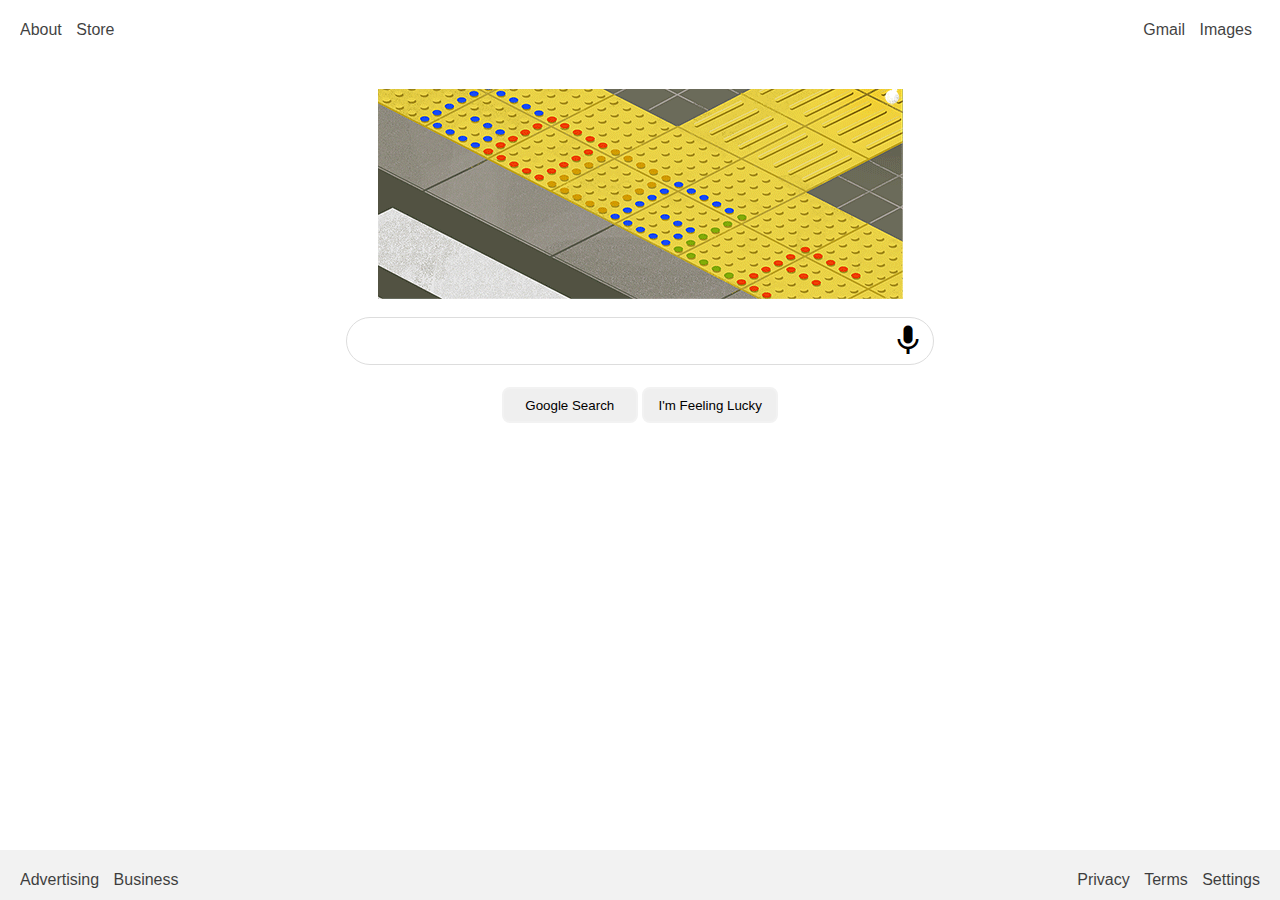
==== index.html @ 23a3124c "Adding style.css and index.html" ====
<!DOCTYPE html>
<html>
	<head>
		<title>Page Title</title>
		<link href="css/style.css" rel="stylesheet">
		<link rel="stylesheet" href="https://fonts.googleapis.com/icon?family=Material+Icons">
	</head>

<body>
	<div class="top-site-links"> 
		<ul class="left-side">
			<li><a href="#"> About </a> </li>
			<li><a href="#"> Store </a> </li>
		</ul>

		<ul class="right-side">
			<li><a href="#"> Gmail </a> </li>
			<li><a href="#" id="images-a-element"> Images </a> </li>
		</ul>

	</div>

	<div>
		<img src="images/home-image1.gif" alt="blind stick invention" class="google-home-img">
	</div>

	<div class="search-container">
		<input type="text" class="main-search-input"> 
		<div class="mic-container">
			<i class="material-icons" style="font-size:36px">keyboard_voice</i>
		</div>
		
	</div>

	<div class="button-container"> 
		<button type="button" class="buttons"> Google Search </button>
		<button type="button" class="buttons"> I'm Feeling Lucky </button> 
	</div>

	<div class="bottom-site-links"> 
		<ul class="left-side">
			<li> <a href="#"> Advertising </a> </li>
			<li> <a href="#"> Business </a> </li>
		</ul>

		<ul class="right-side">
			<li> <a href="#"> Privacy </a> </li>
			<li> <a href="#"> Terms </a> </li>
			<li> <a href="#"> Settings </a> </li>
		</ul>
	</div>

</body>
</html>
---- css/style.css ----
.top-site-links {
	margin-left: -8px;
	top: 0px;
	position: absolute;
	width: 100%;
	background-color: #ffffff;
}

body {
	font-family: Arial;
}

.left-side, .right-side {
	/*margin: 0; */
	margin: 10px 0 0 0;
}

.left-side {
	float: left;
	padding-left: 20px;
}

.right-side {
	float: right;
	padding-right: 20px;
}



.left-side li, .right-side li {
	list-style: none;
	display: inline;
	line-height: 40px;
}

a {
	text-decoration: none;
	color: #000;
	opacity: .75;
}

a:hover {
	color: #000;
	text-decoration: underline;
}

.left-side a {
	padding-right: 10px;
}
.right-side a {
	padding-left: 10px;
}

#images-a-element {
	padding-right: 8px;
}

.google-home-img {
	display: block;
	margin: 89px auto 0 auto;
}

.search-container {
	
	margin: 10px auto 10px auto;
}

.main-search-input {
	display: block;
	margin: 18px auto 0 auto;
	width: 582px;
	height: 44px;
	border-radius: 30px;
	border: 1px solid #ddd;
	background-image: url(images/microphone-image.png);
}

.mic-container {
	width: 582px;
	height: 44px;
	margin: -44px auto;
	padding-right: 10px;
}

.mic-container i {
	float: right;
}

.button-container {
	margin: 66px auto 0 auto;
	width: 500px;
	height: 44px;
	text-align: center;
}

.bottom-site-links {
	margin-left: -8px;
	bottom: 0px;
	position: absolute;
	width: 100%;
	background-color: #f2f2f2;
}

.buttons {
	height: 36px;
	line-height: 27px;
	width: 136px;
	border-radius: 8px;
	border-color: #f2f2f2;
	border-style: solid;
}





/*.right-side li a:first-child {
	padding-right: 8px;
}

.left-side li:nth-child(2), .left-side li:nth-child(3) {
	margin-left: 7px;
} */
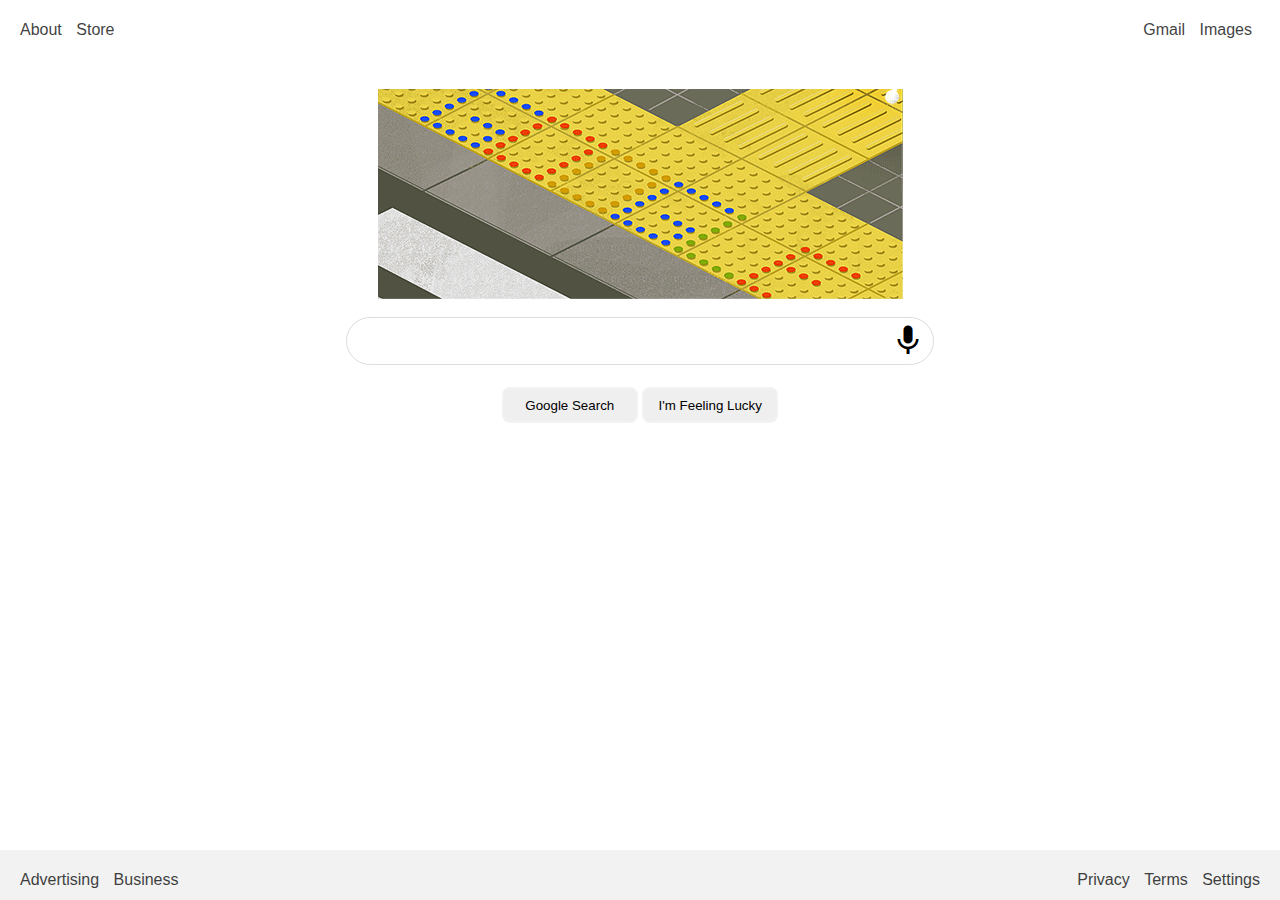
==== commit 6b77b750: "Added title" ====
--- a/index.html
+++ b/index.html
@@ -1,7 +1,7 @@
 <!DOCTYPE html>
 <html>
 	<head>
-		<title>Page Title</title>
+		<title>Jake's Google</title>
 		<link href="css/style.css" rel="stylesheet">
 		<link rel="stylesheet" href="https://fonts.googleapis.com/icon?family=Material+Icons">
 	</head>
@@ -33,7 +33,7 @@
 	</div>
 
 	<div class="button-container"> 
-		<button type="button" class="buttons"> Google Search </button>
+		<button type="button" class="buttons">  Google Search </a> </button>
 		<button type="button" class="buttons"> I'm Feeling Lucky </button> 
 	</div>
 
--- a/css/style.css
+++ b/css/style.css
@@ -75,11 +75,33 @@
 	background-image: url(images/microphone-image.png);
 }
 
+
+
+.main-search-input-results {
+	display: inline;
+	margin-top: -100px;
+	width: 582px;
+	height: 44px;
+	border-radius: 30px;
+	border: 1px solid #ddd;
+}
+
 .mic-container {
 	width: 582px;
 	height: 44px;
 	margin: -44px auto;
 	padding-right: 10px;
+}
+
+.mic-container-results {
+	width: 635px;
+	height: 44px;
+	margin: -50px;
+	padding-right: 10px;
+}
+
+.mic-container-results i {
+	float: right;
 }
 
 .mic-container i {
@@ -110,14 +132,7 @@
 	border-style: solid;
 }
 
-
-
-
-
-/*.right-side li a:first-child {
-	padding-right: 8px;
-}
-
-.left-side li:nth-child(2), .left-side li:nth-child(3) {
-	margin-left: 7px;
-} */ 
+.logo-results {
+	display: inline;
+	margin-top: 20px;
+}